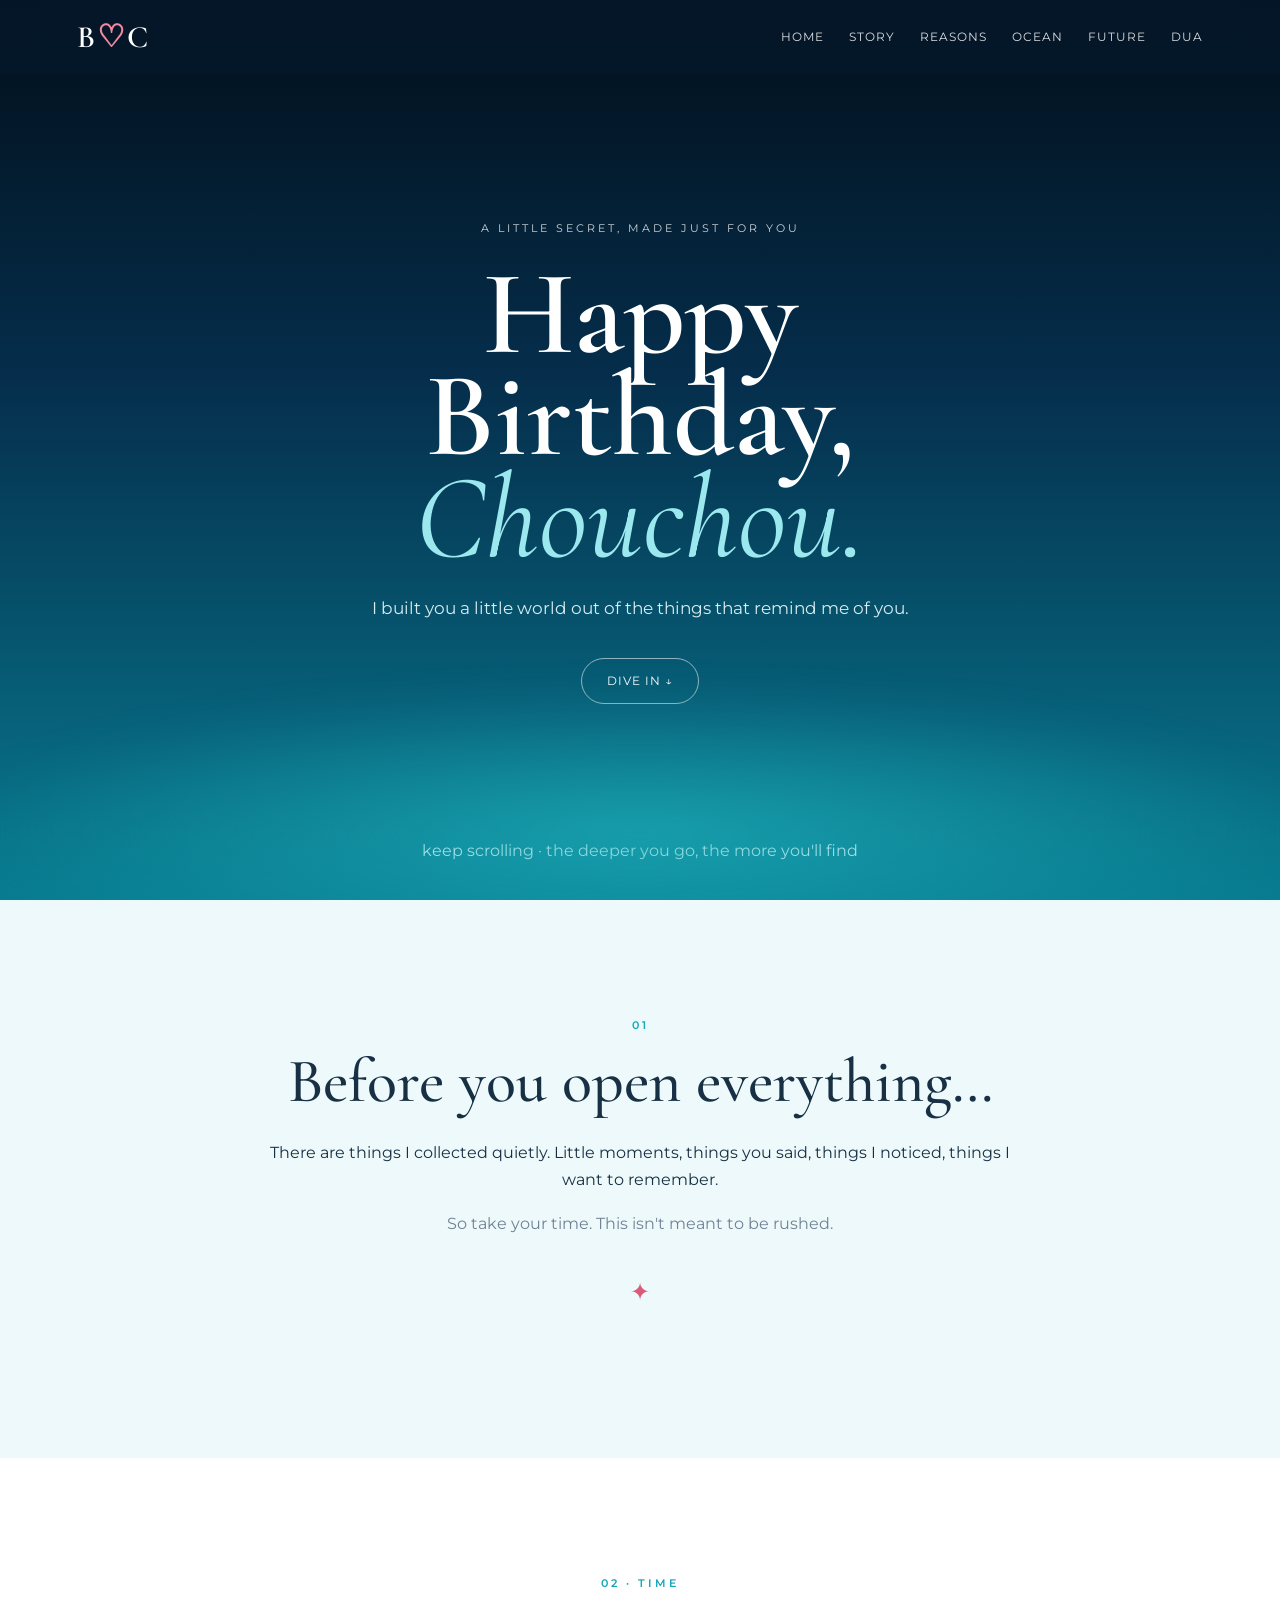
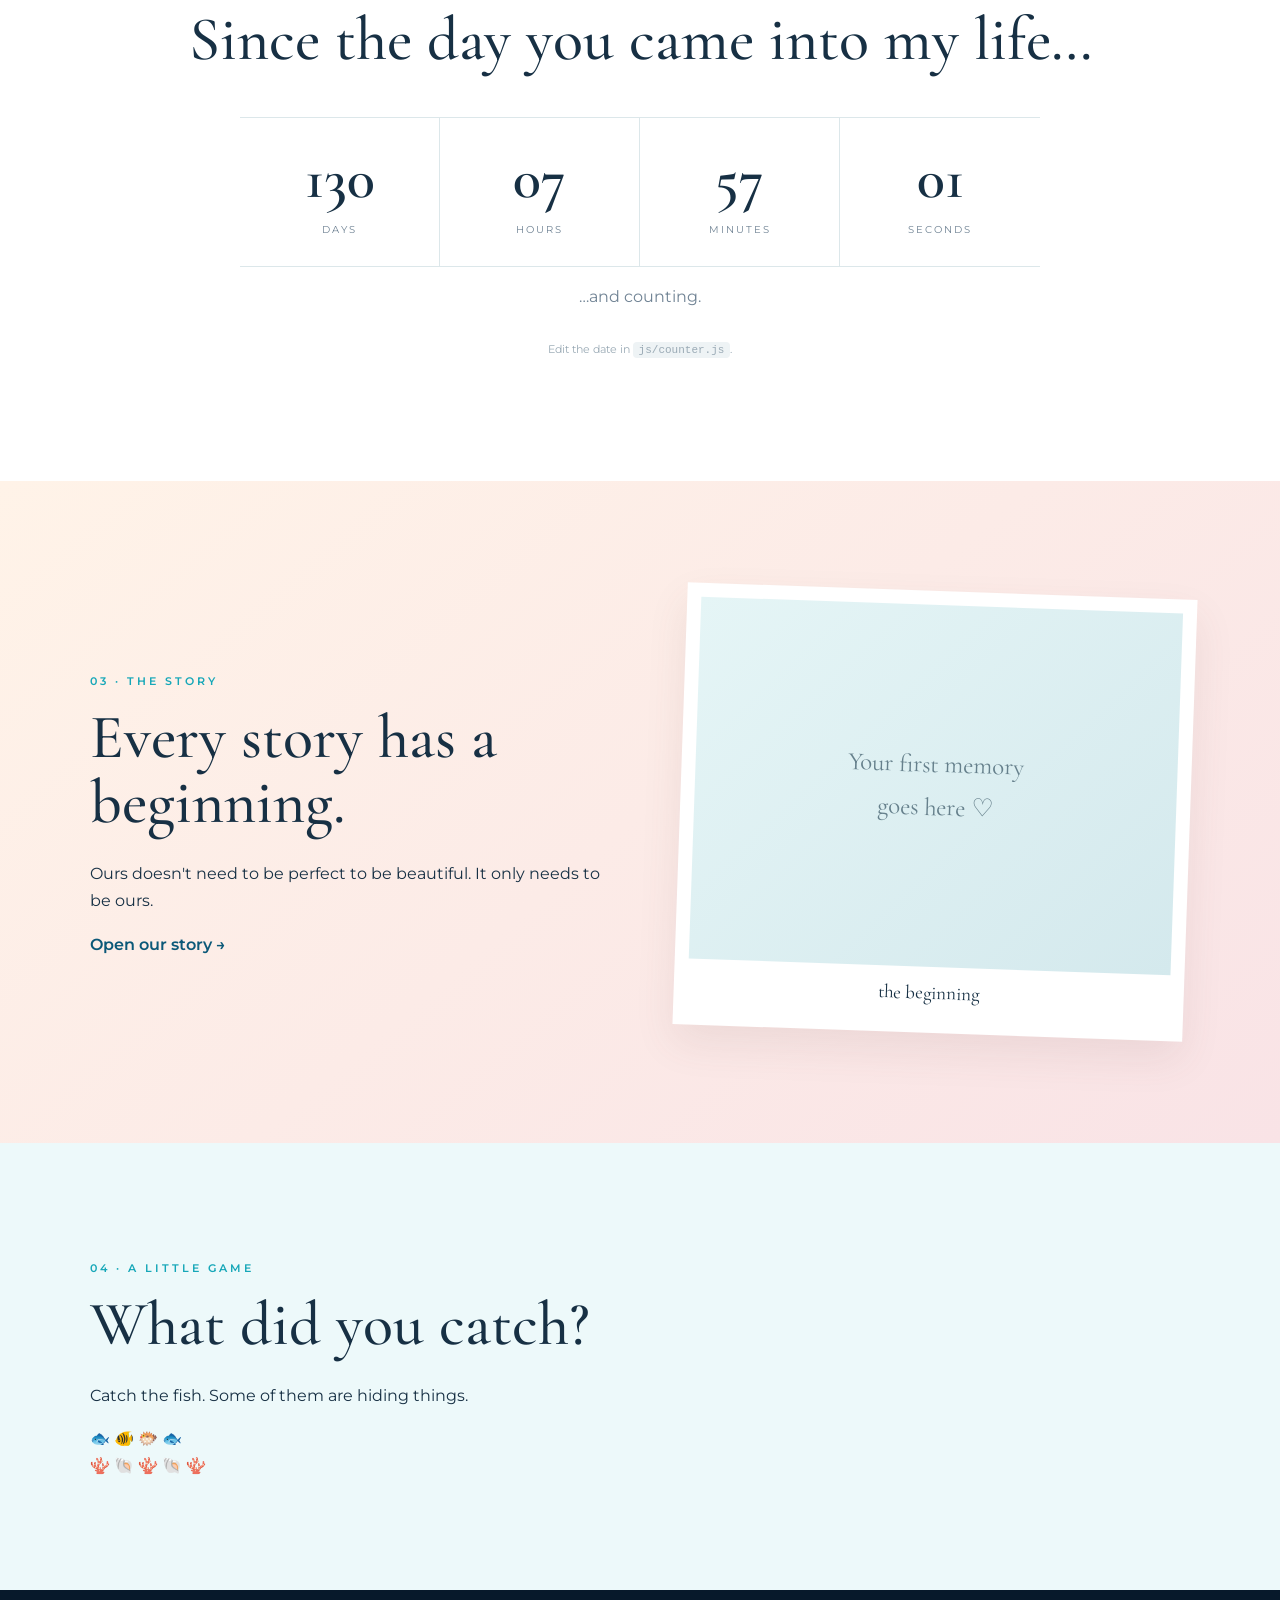
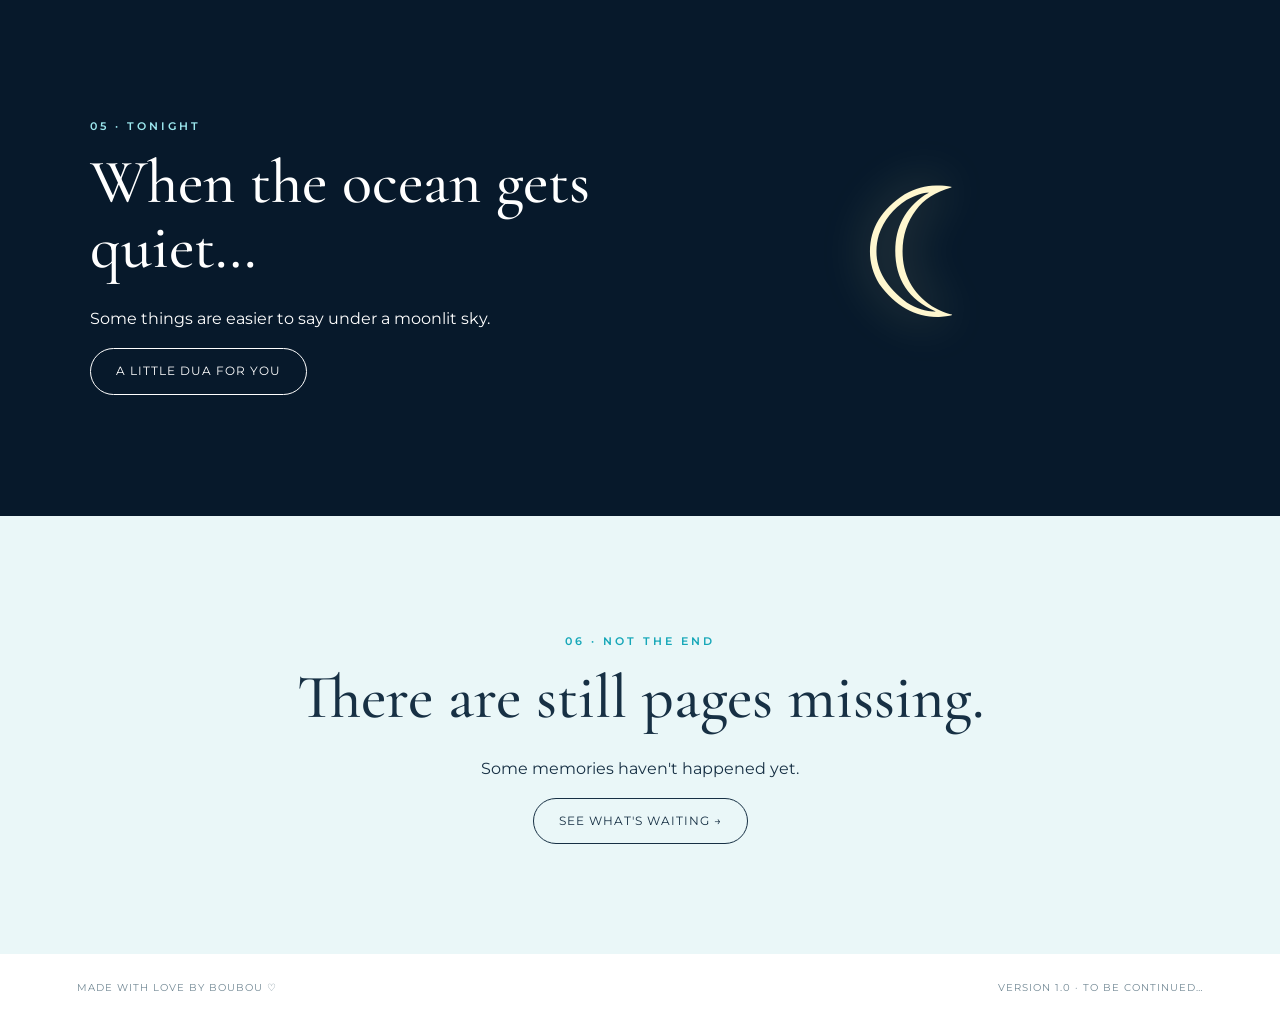
==== index.html @ d3c3fef9 "Add files via upload" ====
<!doctype html>
<html lang="en">
<head>
<meta charset="utf-8">
<meta name="viewport" content="width=device-width,initial-scale=1">
<title>For Chouchou — A Little Ocean</title>
<link rel="preconnect" href="https://fonts.googleapis.com">
<link rel="preconnect" href="https://fonts.gstatic.com" crossorigin>
<link href="https://fonts.googleapis.com/css2?family=Cormorant+Garamond:wght@400;500;600;700&family=Montserrat:wght@400;500;600&display=swap" rel="stylesheet">
<link rel="stylesheet" href="css/style.css">
<link rel="stylesheet" href="css/ocean.css">
<link rel="stylesheet" href="css/animations.css">
</head>
<body>
<div id="bubbles"></div>
<header class="nav">
  <a class="brand" href="index.html">B<span>♡</span>C</a>
  <button class="nav-toggle" aria-label="Menu">☰</button>
  <nav>
    <a href="#home">Home</a><a href="story.html">Story</a><a href="reasons.html">Reasons</a>
    <a href="ocean.html">Ocean</a><a href="future.html">Future</a><a href="dua.html">Dua</a>
  </nav>
</header>

<main id="home">
<section class="hero ocean-depth">
  <div class="stars"></div>
  <div class="hero-content reveal">
    <p class="eyebrow">A little secret, made just for you</p>
    <h1>Happy Birthday,<br><em>Chouchou.</em></h1>
    <p class="lead">I built you a little world out of the things that remind me of you.</p>
    <a class="btn" href="#begin">Dive in ↓</a>
  </div>
  <div class="scroll-note">keep scrolling · the deeper you go, the more you'll find</div>
</section>

<section id="begin" class="section intro">
  <div class="container narrow reveal">
    <span class="section-number">01</span>
    <h2>Before you open everything…</h2>
    <p>There are things I collected quietly. Little moments, things you said, things I noticed, things I want to remember.</p>
    <p class="soft">So take your time. This isn't meant to be rushed.</p>
    <div class="divider">✦</div>
  </div>
</section>

<section class="section counter-section">
  <div class="container reveal">
    <span class="section-number">02 · TIME</span>
    <h2>Since the day you came into my life…</h2>
    <div id="sinceCounter" class="counter-grid">
      <div><strong id="days">0</strong><span>days</span></div>
      <div><strong id="hours">0</strong><span>hours</span></div>
      <div><strong id="minutes">0</strong><span>minutes</span></div>
      <div><strong id="seconds">0</strong><span>seconds</span></div>
    </div>
    <p class="soft">…and counting.</p>
    <p class="edit-hint">Edit the date in <code>js/counter.js</code>.</p>
  </div>
</section>

<section class="section sunset">
  <div class="container two-col reveal">
    <div>
      <span class="section-number">03 · THE STORY</span>
      <h2>Every story has a beginning.</h2>
      <p>Ours doesn't need to be perfect to be beautiful. It only needs to be ours.</p>
      <a class="text-link" href="story.html">Open our story →</a>
    </div>
    <div class="polaroid"><div class="photo-placeholder">Your first memory<br>goes here ♡</div><small>the beginning</small></div>
  </div>
</section>

<section class="section ocean-window">
  <div class="container reveal">
    <span class="section-number">04 · A LITTLE GAME</span>
    <h2>What did you catch?</h2>
    <p>Catch the fish. Some of them are hiding things.</p>
    <div class="mini-ocean">
      <a class="fish f1" href="reasons.html?reason=1" aria-label="Fish">🐟</a>
      <a class="fish f2" href="reasons.html?reason=7" aria-label="Fish">🐠</a>
      <a class="fish f3" href="reasons.html?reason=13" aria-label="Fish">🐡</a>
      <a class="fish f4" href="reasons.html?reason=22" aria-label="Fish">🐟</a>
      <div class="sea-floor">🪸 🐚 🪸 🐚 🪸</div>
    </div>
  </div>
</section>

<section class="section night">
  <div class="container two-col reveal">
    <div>
      <span class="section-number">05 · TONIGHT</span>
      <h2>When the ocean gets quiet…</h2>
      <p>Some things are easier to say under a moonlit sky.</p>
      <a class="btn btn-light" href="dua.html">A little dua for you</a>
    </div>
    <div class="moon">☾</div>
  </div>
</section>

<section class="section finale-teaser">
  <div class="container narrow reveal">
    <span class="section-number">06 · NOT THE END</span>
    <h2>There are still pages missing.</h2>
    <p>Some memories haven't happened yet.</p>
    <a class="btn" href="finale.html">See what's waiting →</a>
  </div>
</section>
</main>

<footer><span>Made with love by Boubou ♡</span><span>Version 1.0 · To be continued…</span></footer>
<script src="js/main.js"></script>
<script src="js/counter.js"></script>
</body>
</html>
---- css/style.css ----
:root{
--navy:#061a2d;--deep:#082b45;--blue:#0b5878;--turq:#16a7b8;--foam:#edf9fa;
--sand:#f4eee4;--ink:#173044;--muted:#708394;--rose:#d85b78;--white:#fff;
--serif:"Cormorant Garamond",Georgia,serif;--sans:"Montserrat",Arial,sans-serif;
}
*{box-sizing:border-box}html{scroll-behavior:smooth}body{margin:0;color:var(--ink);font-family:var(--sans);background:var(--foam);line-height:1.7}
a{color:inherit;text-decoration:none}button{font:inherit}.nav{position:fixed;z-index:20;top:0;left:0;width:100%;height:74px;display:flex;align-items:center;justify-content:space-between;padding:0 6%;background:rgba(6,26,45,.72);backdrop-filter:blur(14px);color:#fff}.brand{font-family:var(--serif);font-size:31px;font-weight:600;letter-spacing:2px}.brand span{color:#f08aa0}.nav nav{display:flex;gap:25px;font-size:12px;letter-spacing:1px;text-transform:uppercase}.nav nav a{opacity:.85;transition:.2s}.nav nav a:hover{opacity:1;color:#9ce8ef}.nav-toggle{display:none;background:none;border:0;color:#fff;font-size:25px}
.container{width:min(1100px,88%);margin:auto}.narrow{max-width:760px;text-align:center}.hero{min-height:100vh;position:relative;display:grid;place-items:center;text-align:center;color:#fff;overflow:hidden}.hero-content{max-width:780px;padding:100px 20px 60px}.eyebrow,.section-number{font-size:11px;letter-spacing:3px;text-transform:uppercase}.eyebrow{opacity:.8}.hero h1,.page-hero h1,.finale h1{font:600 clamp(58px,10vw,120px)/.85 var(--serif);margin:25px 0}.hero h1 em{font-weight:400;color:#9ce8ef}.lead{font-size:17px;max-width:600px;margin:25px auto 35px;color:#d6edf2}.btn{display:inline-block;border:1px solid rgba(255,255,255,.55);border-radius:100px;padding:12px 25px;color:#fff;letter-spacing:1px;font-size:12px;text-transform:uppercase;transition:.25s}.btn:hover{transform:translateY(-3px);background:#fff;color:var(--deep)}.btn-light{border-color:#fff}.section{padding:110px 0}.section h2,.page-hero h1{font-family:var(--serif);font-weight:500;line-height:1.05}.section h2{font-size:clamp(38px,5vw,62px);margin:12px 0 25px}.section-number{color:var(--turq);font-weight:600}.soft{color:var(--muted)}.divider{margin:35px 0;color:var(--rose);font-size:24px}.intro{background:var(--foam)}.counter-section{text-align:center;background:#fff}.counter-grid{display:grid;grid-template-columns:repeat(4,1fr);max-width:800px;margin:45px auto 10px;border-top:1px solid #dce7ea;border-bottom:1px solid #dce7ea}.counter-grid div{padding:25px 10px;border-right:1px solid #dce7ea}.counter-grid div:last-child{border:0}.counter-grid strong{display:block;font:600 clamp(32px,5vw,58px) var(--serif)}.counter-grid span{font-size:10px;letter-spacing:2px;text-transform:uppercase;color:var(--muted)}.edit-hint{font-size:11px;color:#9aaab5;margin-top:30px}.edit-hint code{background:#eef3f5;padding:2px 6px;border-radius:4px}.two-col{display:grid;grid-template-columns:1fr 1fr;gap:80px;align-items:center}.sunset{background:linear-gradient(140deg,#fff3e8,#f9e3e6)}.polaroid{background:#fff;padding:14px 14px 24px;box-shadow:0 18px 40px #6d4d4d18;transform:rotate(2deg);text-align:center}.photo-placeholder{aspect-ratio:4/3;display:grid;place-items:center;background:linear-gradient(135deg,#e5f5f6,#d4e9ed);color:#66808c;font-family:var(--serif);font-size:25px}.polaroid small{display:block;font-family:var(--serif);font-size:19px;margin-top:10px}.text-link{font-weight:600;color:var(--blue)}.night{background:#07192b;color:#fff}.night .section-number{color:#9ce8ef}.night .soft{color:#a7bdc9}.moon{font-size:180px;text-align:center;color:#fff7cf;text-shadow:0 0 50px #fff2a855}.finale-teaser{background:#eaf7f8;text-align:center}.finale-teaser .btn{color:var(--ink);border-color:var(--ink)}.page{min-height:100vh;background:var(--foam)}.page-hero{padding:180px 0 100px;background:linear-gradient(145deg,#dff5f6,#fff);text-align:center}.page-hero.deep{background:linear-gradient(145deg,#061a2d,#0b5878);color:#fff}.timeline{max-width:850px}.timeline-item{display:grid;grid-template-columns:75px 1fr;gap:25px;padding:45px 0;border-bottom:1px solid #d9e6e9}.timeline-dot{width:58px;height:58px;border-radius:50%;display:grid;place-items:center;background:#dff4f5;color:#0b7182;font-size:12px}.timeline-item h2{font-size:40px;margin:0 0 10px}.photo-card{min-height:170px;background:#fff;border:1px dashed #b7ccd2;border-radius:12px;margin-top:20px;padding:35px;text-align:center;color:#708394}.photo-card span{font-size:12px}.quote{font:italic 23px var(--serif);background:#fff;padding:25px;border-left:3px solid var(--rose)}.reserved-photo{height:300px;border:1px dashed #a9c3c9;border-radius:12px;display:grid;place-items:center;text-align:center;font:30px var(--serif);background:#f6fbfb}.reserved-photo small{font:16px var(--sans);color:var(--muted)}.soft-section{background:#fff}.reasons-grid{display:grid;grid-template-columns:repeat(3,1fr);gap:18px}.reason-card{background:#fff;min-height:170px;padding:28px;border-radius:16px;border:1px solid #dce9eb;cursor:pointer;transition:.25s;position:relative;overflow:hidden}.reason-card:hover{transform:translateY(-6px);box-shadow:0 15px 30px #0a536d12}.reason-card .num{font-size:11px;letter-spacing:2px;color:var(--turq)}.reason-card .fish-icon{position:absolute;right:15px;bottom:8px;font-size:25px;opacity:.25}.reason-card p{font:22px/1.15 var(--serif)}.reason-card.locked p{filter:blur(7px);user-select:none}.reason-card.unlocked p{filter:none}.center{text-align:center}.treasure{text-align:center;background:#fff3df}.chest{font-size:70px;margin-bottom:10px}.treasure .btn{color:var(--ink);border-color:var(--ink)}.hidden{display:none}.treasure-message{font:32px var(--serif);max-width:650px;margin:30px auto}.future-grid{display:grid;grid-template-columns:repeat(3,1fr);gap:20px}.future-card{background:#fff;padding:35px;border-radius:16px;border:1px solid #dce7ea;min-height:220px}.future-card span{color:var(--turq);font-size:11px;letter-spacing:2px}.future-card h2{font-size:35px}.notebook{background:#fffdf6;text-align:center}.signature{font:italic 25px var(--serif);margin-top:30px}.night-page{background:#061421;color:#fff}.dua-hero{min-height:65vh;display:grid;place-items:center;text-align:center;padding-top:70px;background:radial-gradient(circle at 50% 30%,#183c55,#061421 60%)}.moon-big{font-size:130px;color:#fff4bd;position:absolute;top:90px;right:12%;text-shadow:0 0 50px #fff0a955}.dua-section{background:#061421;text-align:center;color:#dcebf0;padding-top:40px}.arabic{font:42px/1.8 "Amiri",serif;color:#fff;margin:35px 0}.translation{font:25px var(--serif);color:#fff}.reference{font-size:11px;letter-spacing:2px;color:#8faab7;text-transform:uppercase}.dua-section p{max-width:680px;margin:25px auto}.dark-footer{background:#061421;color:#8faab7}.finale-page{background:#061a2d;color:#fff}.finale{min-height:100vh;display:grid;place-items:center;text-align:center;padding:80px 0;background:radial-gradient(circle at 50% 20%,#0c5270,#061a2d 62%);overflow:hidden}.final-message{font:27px/1.5 var(--serif);color:#dcebf0}.heart{font-size:90px;color:#ed8097;animation:pulse 2s infinite}.version{margin:35px 0;color:#8faab7;font-size:10px;letter-spacing:2px;line-height:2}.version span{letter-spacing:0;font-size:12px}.finale .btn{margin-top:15px}footer{padding:25px 6%;display:flex;justify-content:space-between;gap:20px;font-size:10px;letter-spacing:1px;text-transform:uppercase;background:#fff;color:#738995}footer a{color:var(--blue)}
@media(max-width:760px){.nav{height:64px}.nav nav{display:none;position:absolute;top:64px;left:0;width:100%;padding:20px;flex-direction:column;background:#061a2d}.nav nav.open{display:flex}.nav-toggle{display:block}.two-col,.future-grid{grid-template-columns:1fr;gap:35px}.counter-grid{grid-template-columns:repeat(2,1fr)}.counter-grid div:nth-child(2){border-right:0}.counter-grid div:nth-child(-n+2){border-bottom:1px solid #dce7ea}.reasons-grid{grid-template-columns:1fr 1fr}.timeline-item{grid-template-columns:50px 1fr;gap:12px}.timeline-dot{width:45px;height:45px}.section{padding:80px 0}.moon{font-size:120px}.moon-big{right:5%;font-size:90px}.arabic{font-size:31px}.final-message{font-size:23px}}
@media(max-width:460px){.reasons-grid{grid-template-columns:1fr}.hero h1{font-size:65px}}
---- css/ocean.css ----
:root{--ocean-glow:#7fe8ef}
.ocean-depth{background:linear-gradient(180deg,#020e19 0%,#052e4c 42%,#087c91 100%)}
.ocean-depth:after{content:"";position:absolute;bottom:-10%;left:-10%;width:120%;height:35%;background:radial-gradient(ellipse at center,#20b6c0aa,transparent 65%);filter:blur(18px)}
.ocean-hint{font-size:12px;letter-spacing:1px;opacity:.7;margin-top:30px}
.underwater{background:linear-gradient(#053653,#086d83);color:#fff}
.underwater-scene{height:650px;border-radius:30px;position:relative;overflow:hidden;background:linear-gradient(180deg,#063c5c 0%,#087d91 58%,#0ca2aa 100%);box-shadow:inset 0 -180px 120px #01384f99}
.underwater-scene:before{content:"";position:absolute;top:-30%;left:25%;width:50%;height:75%;background:linear-gradient(120deg,#ffffff18,transparent 55%);transform:skewX(-18deg);pointer-events:none}
.water-light{position:absolute;inset:0;background:radial-gradient(ellipse at 50% -5%,#c8ffff20,transparent 48%);pointer-events:none}
.depth-label{position:absolute;right:25px;top:25px;font:13px var(--sans);letter-spacing:2px;color:#d9ffff88}
.sea-fish,.shark,.orca{position:absolute;border:0;background:none;cursor:pointer;z-index:4;filter:drop-shadow(0 10px 7px #00384a55);transition:transform .25s,filter .25s}
.sea-fish{font-size:55px}.sea-fish:hover,.shark:hover,.orca:hover{transform:scale(1.2);filter:drop-shadow(0 10px 10px #001e2b88)}
.sf1{top:18%;left:9%;animation:swimwide 9s ease-in-out infinite}.sf2{top:42%;left:29%;animation:swimwide 11s ease-in-out infinite reverse}.sf3{top:22%;left:64%;animation:swimwide 10s ease-in-out infinite}.sf4{top:58%;left:72%;animation:swimwide 8s ease-in-out infinite reverse}.sf5{top:69%;left:15%;animation:swimwide 12s ease-in-out infinite}.sf6{top:77%;left:49%;animation:swimwide 10s ease-in-out infinite reverse}
.shark{font-size:72px}.shark1{top:33%;left:43%;animation:sharkmove 14s ease-in-out infinite}.shark2{top:70%;left:77%;font-size:55px;animation:sharkmove 18s ease-in-out infinite reverse}
.orca{font-size:105px}.orca1{top:5%;left:45%;animation:orcamove 16s ease-in-out infinite}.orca2{top:48%;left:-5%;font-size:80px;animation:orcamove 20s ease-in-out infinite reverse}
.jelly,.turtle,.seahorse{position:absolute;z-index:3}.jelly{font-size:43px;opacity:.7;animation:float 5s ease-in-out infinite}.jelly1{left:22%;top:30%}.jelly2{left:84%;top:34%;animation-delay:-2s}.turtle{font-size:50px;left:56%;top:78%;animation:swimwide 17s ease-in-out infinite}.seahorse{font-size:38px;left:90%;top:61%;opacity:.7}
.bubble{position:absolute;color:#d6ffff;font-size:50px;opacity:.6;animation:float 5s ease-in-out infinite}.b1{left:30%;top:55%}.b2{left:65%;top:70%;animation-delay:-2s}.b3{left:88%;top:48%;animation-delay:-3.5s}.b4{left:10%;top:76%;font-size:25px;animation-delay:-1s}.b5{left:48%;top:18%;font-size:28px;animation-delay:-4s}
.coral{position:absolute;bottom:20px;left:7%;font-size:75px;letter-spacing:10px}.sand{position:absolute;bottom:5px;right:7%;font-size:25px;opacity:.75}
.secret-bubble{margin:25px auto 0;max-width:700px;text-align:center;padding:18px 25px;border:1px solid #ffffff55;border-radius:100px;background:#ffffff14;min-height:28px}
.ocean-question{background:#effbfb;color:#173044}.ocean-question h2{max-width:780px;margin-left:auto;margin-right:auto}
.ocean-question textarea{display:block;width:100%;min-height:155px;border:1px solid #c7dfe3;border-radius:18px;padding:20px 22px;font:20px/1.5 var(--serif);resize:vertical;background:#fff;color:var(--ink);outline:none;transition:.2s}
.ocean-question textarea:focus{border-color:#0c8795;box-shadow:0 0 0 4px #0c879512}
.answer-tools{display:flex;justify-content:space-between;align-items:center;gap:15px;margin-top:12px;font-size:11px;color:#8a9da6}
.save-answer{border:1px solid #0b7182;border-radius:100px;padding:9px 16px;background:transparent;color:#0b7182;cursor:pointer;font-size:11px}.save-answer:hover{background:#0b7182;color:#fff}
.answer-saved{height:25px;color:#0b7182;font-size:12px}.alternate-question{background:#fff}
.map-card{min-height:330px;display:grid;place-items:center;text-align:center;background:#f6e8c7;border-radius:12px;color:#5e543e;font:65px var(--serif);box-shadow:0 20px 40px #002c3a44}.map-card span{font-size:22px}
.bottles{background:#e8f7f7;text-align:center}.bottle-row{display:flex;justify-content:center;gap:30px;margin:40px 0}.bottle{font-size:52px;border:0;background:none;cursor:pointer;transition:.2s}.bottle:hover{transform:translateY(-8px) rotate(-5deg)}
.bottles .quote{max-width:700px;margin:auto;background:#fff}
@keyframes swimwide{0%,100%{transform:translateX(0) translateY(0)}25%{transform:translateX(45px) translateY(-15px)}50%{transform:translateX(80px) translateY(8px)}75%{transform:translateX(30px) translateY(-10px)}}
@keyframes sharkmove{0%,100%{transform:translateX(-30px) translateY(0)}50%{transform:translateX(100px) translateY(-25px)}}
@keyframes orcamove{0%{transform:translateX(-120px)}50%{transform:translateX(120px) translateY(20px)}100%{transform:translateX(-120px)}}
@media(max-width:760px){.underwater-scene{height:570px}.orca{font-size:72px}.shark{font-size:54px}.sea-fish{font-size:45px}.answer-tools{align-items:flex-start;flex-direction:column}.save-answer{align-self:flex-end}}
---- css/animations.css ----
@keyframes float{0%,100%{transform:translateY(0)}50%{transform:translateY(-22px)}}@keyframes swim{0%{transform:translateX(-20px)}50%{transform:translateX(80px) translateY(-15px)}100%{transform:translateX(-20px)}}@keyframes pulse{0%,100%{transform:scale(1)}50%{transform:scale(1.1)}}@keyframes rise{from{transform:translateY(30px);opacity:0}to{transform:translateY(0);opacity:1}}.reveal{opacity:0;transform:translateY(25px);transition:opacity .8s ease,transform .8s ease}.reveal.visible{opacity:1;transform:none}
#bubbles{position:fixed;inset:0;pointer-events:none;z-index:2;overflow:hidden}.ambient-bubble{position:absolute;bottom:-30px;width:8px;height:8px;border:1px solid #ffffff55;border-radius:50%;animation:ambient 10s linear infinite;opacity:.4}@keyframes ambient{to{transform:translateY(-110vh) scale(1.8);opacity:0}}
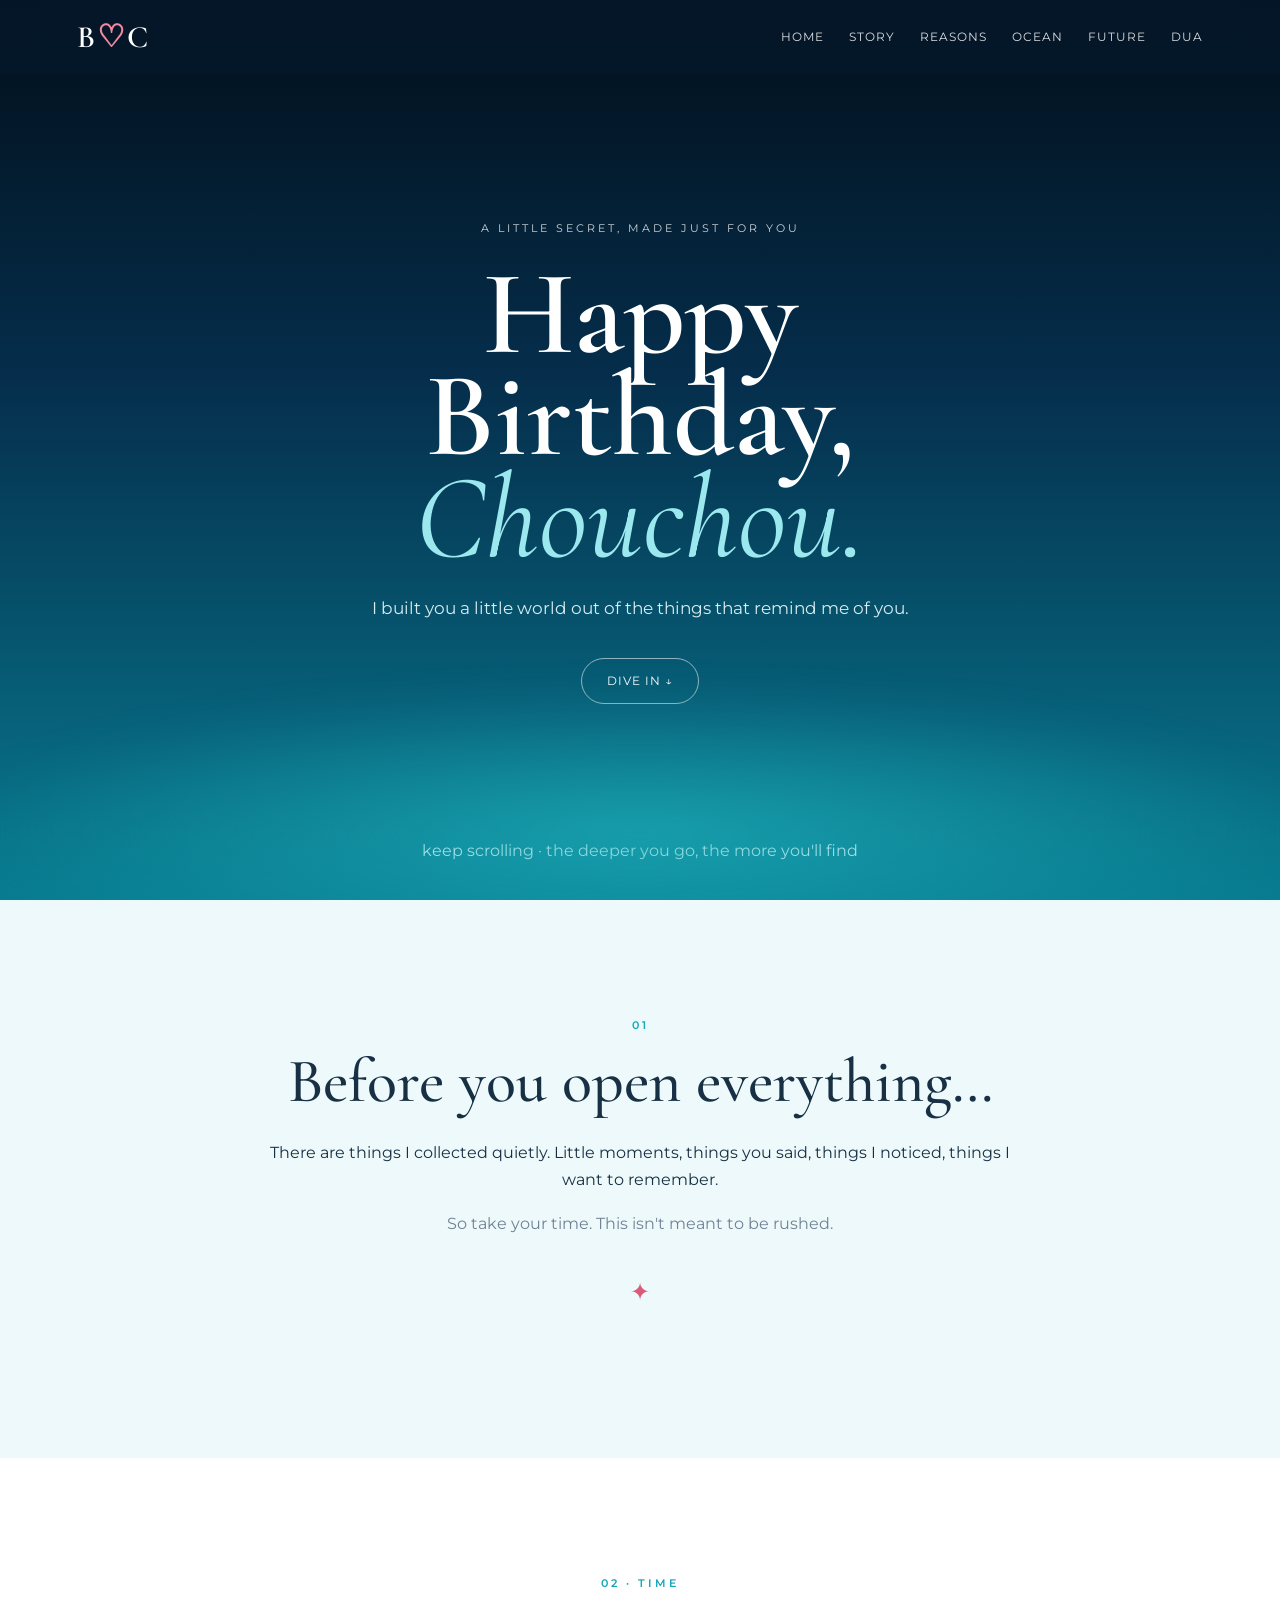
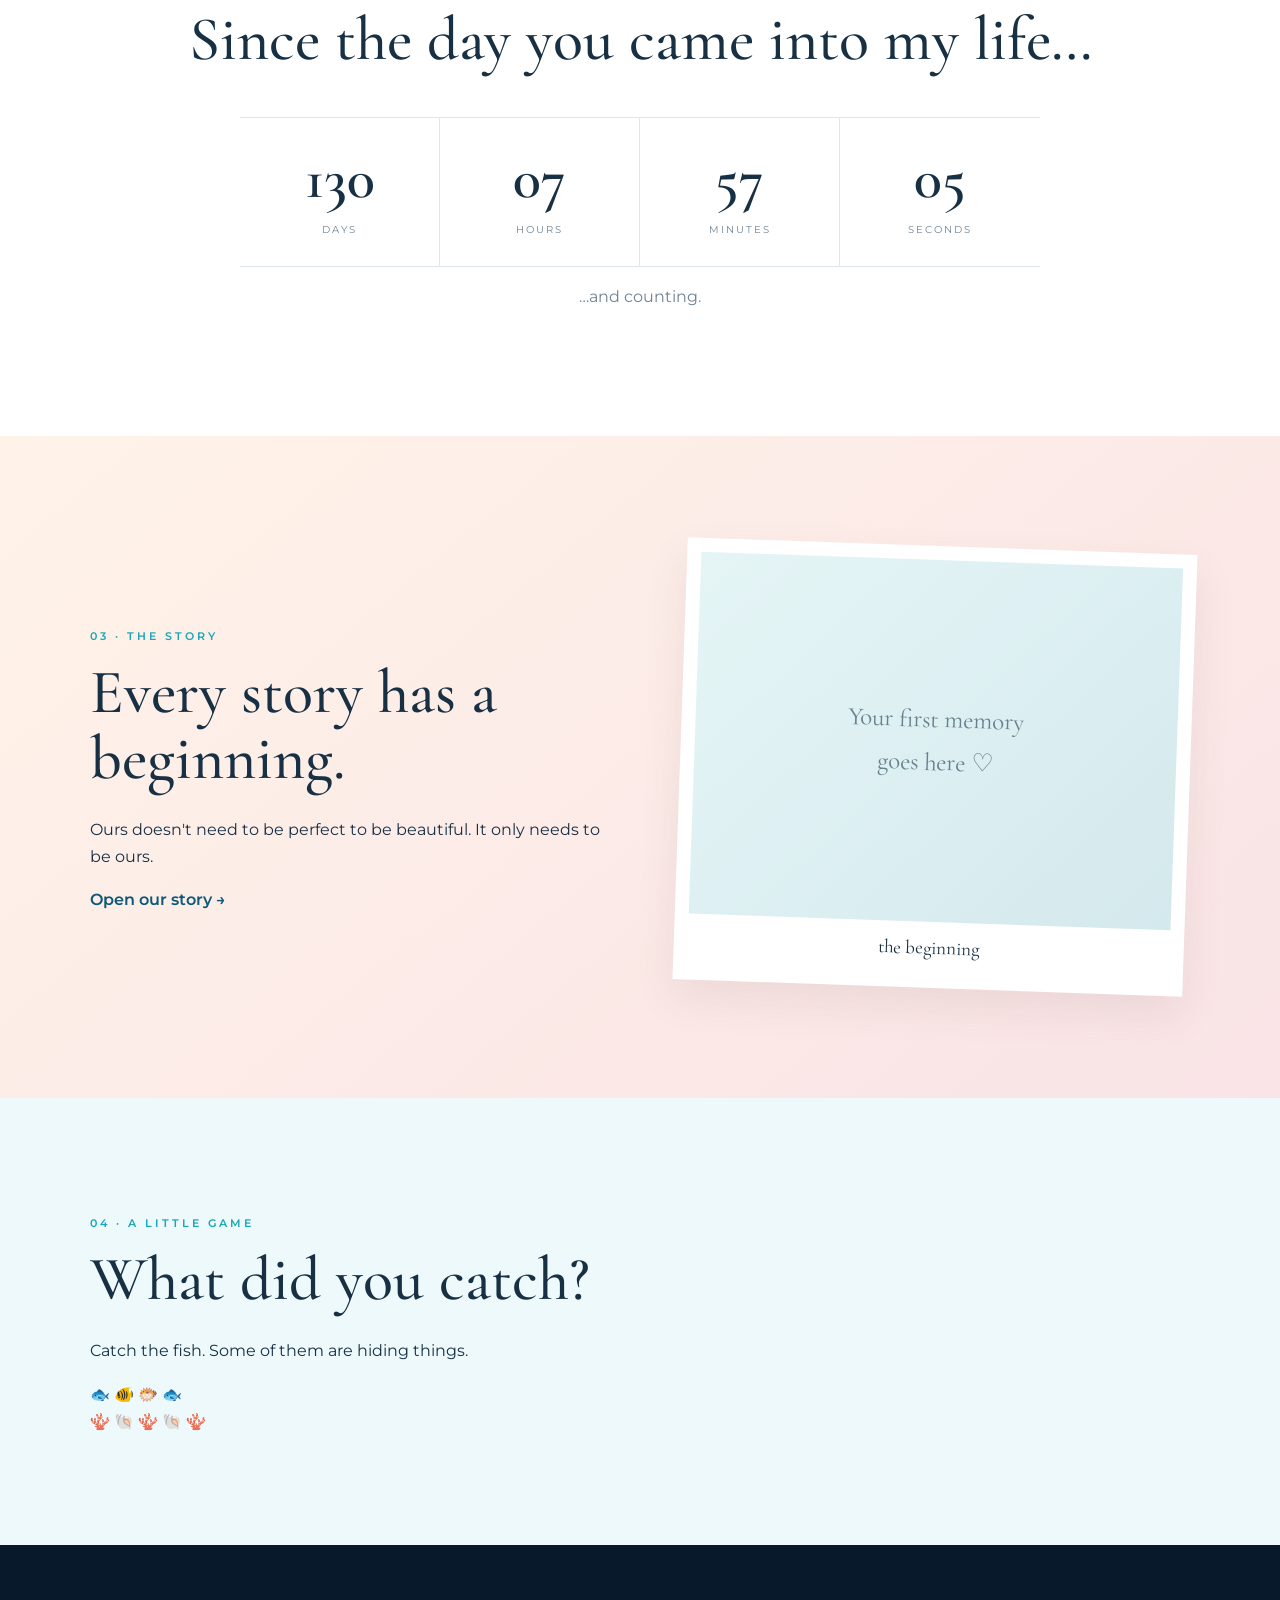
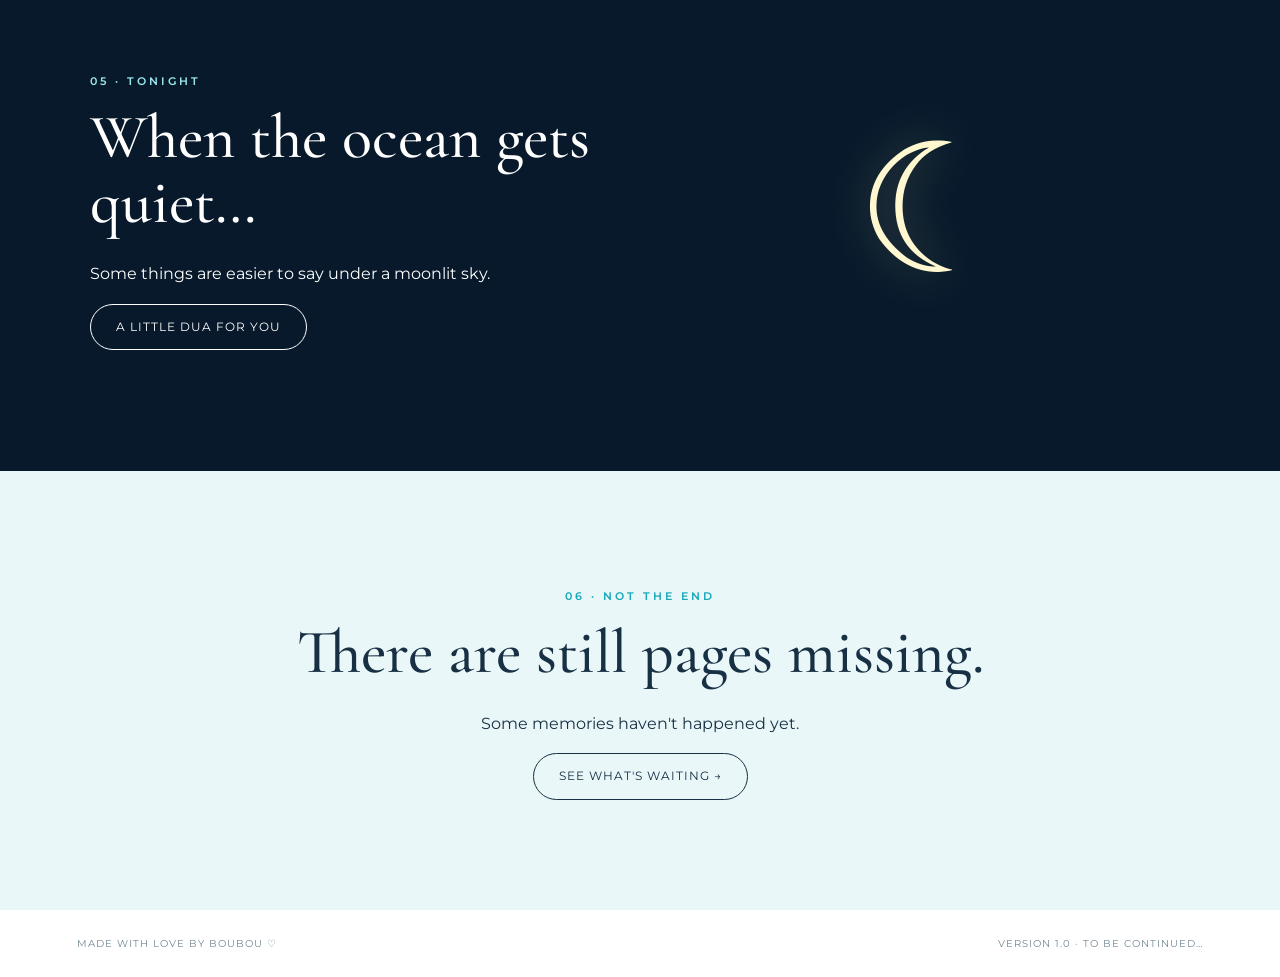
==== commit 0fdfbec3: "Remove edit hint from index.html Removed the edit hint paragraph from the HTML." ====
--- a/index.html
+++ b/index.html
@@ -55,7 +55,6 @@
       <div><strong id="seconds">0</strong><span>seconds</span></div>
     </div>
     <p class="soft">…and counting.</p>
-    <p class="edit-hint">Edit the date in <code>js/counter.js</code>.</p>
   </div>
 </section>
 
@@ -112,4 +111,4 @@
 <script src="js/main.js"></script>
 <script src="js/counter.js"></script>
 </body>
-</html>+</html>
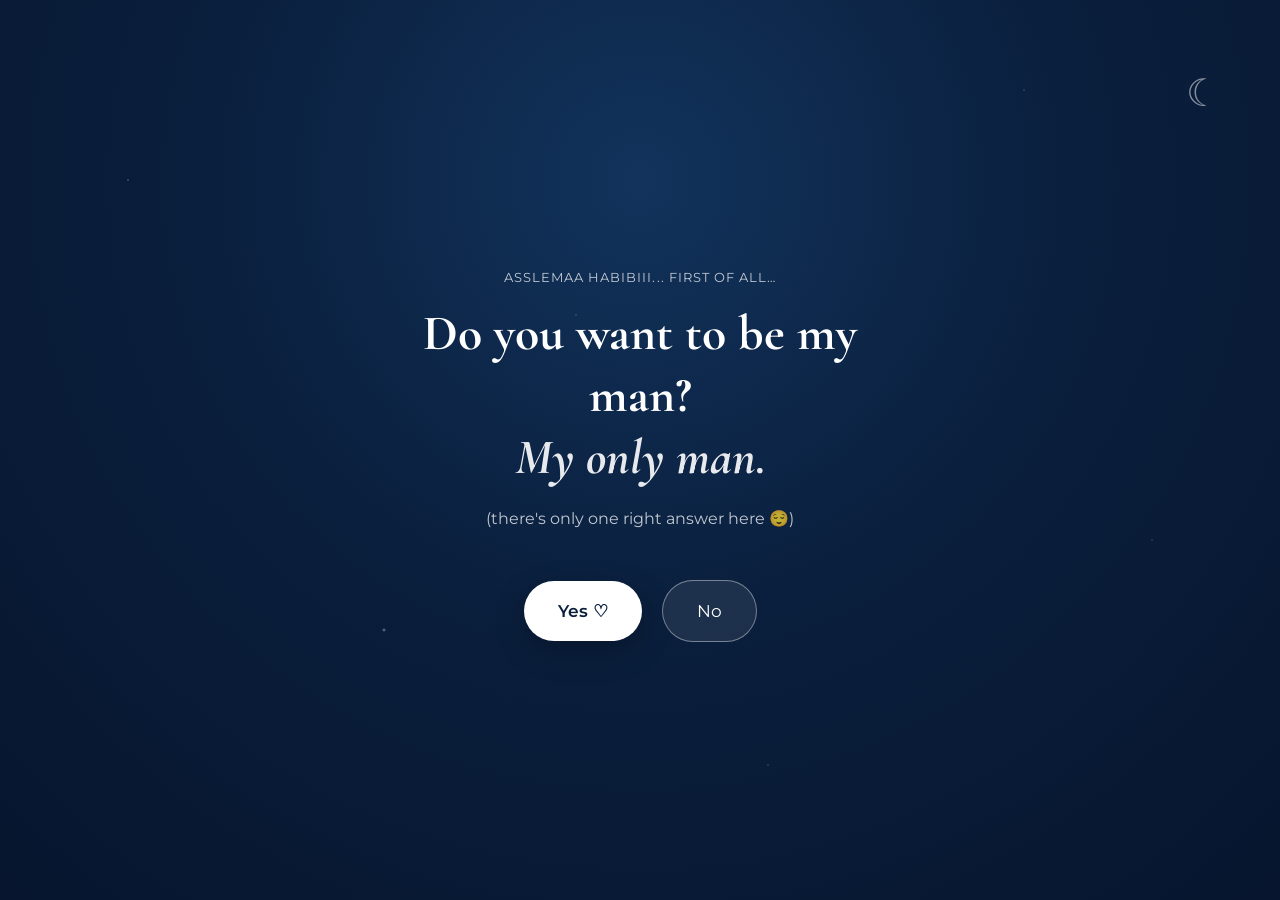
==== commit defb0c0f: "Rename ask.html to index.html" ====
--- a/index.html
+++ b/index.html
@@ -3,112 +3,152 @@
 <head>
 <meta charset="utf-8">
 <meta name="viewport" content="width=device-width,initial-scale=1">
-<title>For Chouchou — A Little Ocean</title>
+<title>First of all… — Chouchou</title>
 <link rel="preconnect" href="https://fonts.googleapis.com">
 <link rel="preconnect" href="https://fonts.gstatic.com" crossorigin>
 <link href="https://fonts.googleapis.com/css2?family=Cormorant+Garamond:wght@400;500;600;700&family=Montserrat:wght@400;500;600&display=swap" rel="stylesheet">
 <link rel="stylesheet" href="css/style.css">
-<link rel="stylesheet" href="css/ocean.css">
 <link rel="stylesheet" href="css/animations.css">
+<style>
+  html, body { height:100%; }
+  body.gate-page {
+    margin:0;
+    min-height:100vh;
+    background:radial-gradient(circle at 50% 20%, #12335c 0%, #0a1f3d 45%, #07152e 100%);
+    color:#fff;
+    display:flex;
+    align-items:center;
+    justify-content:center;
+    overflow-x:hidden;
+    position:relative;
+  }
+  .gate-stars {
+    position:fixed; inset:0; pointer-events:none;
+    background-image:
+      radial-gradient(1px 1px at 10% 20%, rgba(255,255,255,.7), transparent),
+      radial-gradient(1px 1px at 80% 10%, rgba(255,255,255,.5), transparent),
+      radial-gradient(2px 2px at 30% 70%, rgba(255,255,255,.6), transparent),
+      radial-gradient(1px 1px at 60% 85%, rgba(255,255,255,.5), transparent),
+      radial-gradient(1px 1px at 90% 60%, rgba(255,255,255,.4), transparent),
+      radial-gradient(1px 1px at 45% 35%, rgba(255,255,255,.5), transparent);
+    opacity:.8;
+  }
+  .gate-wrap {
+    position:relative;
+    z-index:2;
+    max-width:560px;
+    margin:0 auto;
+    padding:40px 24px;
+    text-align:center;
+  }
+  .gate-wrap .eyebrow { opacity:.75; letter-spacing:.08em; text-transform:uppercase; font-size:.8rem; margin-bottom:14px; }
+  .gate-wrap h1 {
+    font-family:"Cormorant Garamond", serif;
+    font-size:clamp(2.1rem, 6vw, 3.1rem);
+    line-height:1.25;
+    margin:0 0 10px;
+  }
+  .gate-wrap h1 em { font-style:italic; opacity:.9; }
+  .gate-sub { opacity:.75; margin-bottom:44px; font-size:1rem; }
+  .gate-buttons {
+    display:flex; gap:20px; justify-content:center; align-items:center; flex-wrap:wrap;
+    min-height:70px;
+  }
+  .gate-yes {
+    border:0; border-radius:999px; padding:16px 34px; font:inherit; font-size:1.05rem; font-weight:600;
+    cursor:pointer; background:#fff; color:#0a1f3d;
+    box-shadow:0 10px 30px rgba(0,0,0,.25);
+    transition:transform .2s ease;
+  }
+  .gate-yes:hover { transform:scale(1.06); }
+  .gate-no {
+    border:1px solid rgba(255,255,255,.4); border-radius:999px; padding:16px 34px; font:inherit; font-size:1.05rem;
+    cursor:pointer; background:rgba(255,255,255,.08); color:#fff;
+    user-select:none; -webkit-tap-highlight-color:transparent;
+    z-index:5;
+  }
+  #gateToast {
+    position:fixed; left:50%; bottom:48px; transform:translate(-50%, 20px);
+    background:rgba(255,255,255,.95); color:#0a1f3d; padding:12px 22px; border-radius:999px;
+    font-weight:600; font-size:.95rem; box-shadow:0 12px 30px rgba(0,0,0,.3);
+    opacity:0; pointer-events:none; transition:opacity .25s ease, transform .25s ease;
+    z-index:20;
+  }
+  #gateToast.show { opacity:1; transform:translate(-50%, 0); }
+  .gate-moon { position:fixed; top:60px; right:60px; font-size:2.4rem; opacity:.5; z-index:1; }
+</style>
 </head>
-<body>
-<div id="bubbles"></div>
-<header class="nav">
-  <a class="brand" href="index.html">B<span>♡</span>C</a>
-  <button class="nav-toggle" aria-label="Menu">☰</button>
-  <nav>
-    <a href="#home">Home</a><a href="story.html">Story</a><a href="reasons.html">Reasons</a>
-    <a href="ocean.html">Ocean</a><a href="future.html">Future</a><a href="dua.html">Dua</a>
-  </nav>
-</header>
+<body class="gate-page">
+  <div class="gate-stars"></div>
+  <div class="gate-moon">☾</div>
 
-<main id="home">
-<section class="hero ocean-depth">
-  <div class="stars"></div>
-  <div class="hero-content reveal">
-    <p class="eyebrow">A little secret, made just for you</p>
-    <h1>Happy Birthday,<br><em>Chouchou.</em></h1>
-    <p class="lead">I built you a little world out of the things that remind me of you.</p>
-    <a class="btn" href="#begin">Dive in ↓</a>
-  </div>
-  <div class="scroll-note">keep scrolling · the deeper you go, the more you'll find</div>
-</section>
+  <div class="gate-wrap">
+    <p class="eyebrow">Asslemaa Habibiii... First of all…</p>
+    <h1>Do you want to be my man?<br><em>My only man.</em></h1>
+    <p class="gate-sub">(there's only one right answer here 😌)</p>
 
-<section id="begin" class="section intro">
-  <div class="container narrow reveal">
-    <span class="section-number">01</span>
-    <h2>Before you open everything…</h2>
-    <p>There are things I collected quietly. Little moments, things you said, things I noticed, things I want to remember.</p>
-    <p class="soft">So take your time. This isn't meant to be rushed.</p>
-    <div class="divider">✦</div>
-  </div>
-</section>
-
-<section class="section counter-section">
-  <div class="container reveal">
-    <span class="section-number">02 · TIME</span>
-    <h2>Since the day you came into my life…</h2>
-    <div id="sinceCounter" class="counter-grid">
-      <div><strong id="days">0</strong><span>days</span></div>
-      <div><strong id="hours">0</strong><span>hours</span></div>
-      <div><strong id="minutes">0</strong><span>minutes</span></div>
-      <div><strong id="seconds">0</strong><span>seconds</span></div>
-    </div>
-    <p class="soft">…and counting.</p>
-  </div>
-</section>
-
-<section class="section sunset">
-  <div class="container two-col reveal">
-    <div>
-      <span class="section-number">03 · THE STORY</span>
-      <h2>Every story has a beginning.</h2>
-      <p>Ours doesn't need to be perfect to be beautiful. It only needs to be ours.</p>
-      <a class="text-link" href="story.html">Open our story →</a>
-    </div>
-    <div class="polaroid"><div class="photo-placeholder">Your first memory<br>goes here ♡</div><small>the beginning</small></div>
-  </div>
-</section>
-
-<section class="section ocean-window">
-  <div class="container reveal">
-    <span class="section-number">04 · A LITTLE GAME</span>
-    <h2>What did you catch?</h2>
-    <p>Catch the fish. Some of them are hiding things.</p>
-    <div class="mini-ocean">
-      <a class="fish f1" href="reasons.html?reason=1" aria-label="Fish">🐟</a>
-      <a class="fish f2" href="reasons.html?reason=7" aria-label="Fish">🐠</a>
-      <a class="fish f3" href="reasons.html?reason=13" aria-label="Fish">🐡</a>
-      <a class="fish f4" href="reasons.html?reason=22" aria-label="Fish">🐟</a>
-      <div class="sea-floor">🪸 🐚 🪸 🐚 🪸</div>
+    <div class="gate-buttons">
+      <button id="gateYes" class="gate-yes" type="button">Yes ♡</button>
+      <button id="gateNo" class="gate-no" type="button">No</button>
     </div>
   </div>
-</section>
 
-<section class="section night">
-  <div class="container two-col reveal">
-    <div>
-      <span class="section-number">05 · TONIGHT</span>
-      <h2>When the ocean gets quiet…</h2>
-      <p>Some things are easier to say under a moonlit sky.</p>
-      <a class="btn btn-light" href="dua.html">A little dua for you</a>
-    </div>
-    <div class="moon">☾</div>
-  </div>
-</section>
+  <div id="gateToast">Heeyy bech njii nkasserlk rassek raaw!!! 👀</div>
 
-<section class="section finale-teaser">
-  <div class="container narrow reveal">
-    <span class="section-number">06 · NOT THE END</span>
-    <h2>There are still pages missing.</h2>
-    <p>Some memories haven't happened yet.</p>
-    <a class="btn" href="finale.html">See what's waiting →</a>
-  </div>
-</section>
-</main>
+  <script>
+    (function () {
+      const noBtn = document.getElementById('gateNo');
+      const yesBtn = document.getElementById('gateYes');
+      const toast = document.getElementById('gateToast');
+      const noTexts = ["No", "Nope", "Try again?", "Nice try 😏", "Not an option", "Hmm no", "Still no", "Keep trying 😅"];
+      let attempts = 0;
+      let toastTimer = null;
 
-<footer><span>Made with love by Boubou ♡</span><span>Version 1.0 · To be continued…</span></footer>
-<script src="js/main.js"></script>
-<script src="js/counter.js"></script>
+      function moveNoButton() {
+        const rect = noBtn.getBoundingClientRect();
+        const margin = 16;
+        const maxX = Math.max(margin, window.innerWidth - rect.width - margin);
+        const maxY = Math.max(margin, window.innerHeight - rect.height - margin);
+        const newX = margin + Math.random() * (maxX - margin);
+        const newY = margin + Math.random() * (maxY - margin);
+
+        noBtn.style.position = 'fixed';
+        noBtn.style.left = newX + 'px';
+        noBtn.style.top = newY + 'px';
+        noBtn.style.margin = '0';
+        noBtn.style.transition = 'left .22s ease, top .22s ease, transform .2s ease';
+      }
+
+      function dodge(e) {
+        e.preventDefault();
+        attempts++;
+        moveNoButton();
+        noBtn.textContent = noTexts[Math.min(attempts, noTexts.length - 1)];
+
+        if (attempts >= 4) {
+          showToast();
+        }
+      }
+
+      function showToast() {
+        toast.classList.add('show');
+        clearTimeout(toastTimer);
+        toastTimer = setTimeout(() => toast.classList.remove('show'), 1600);
+      }
+
+      // Desktop: flee before the click even lands
+      noBtn.addEventListener('pointerenter', dodge);
+      // Mobile / fallback: flee on the initial touch/press
+      noBtn.addEventListener('pointerdown', dodge);
+      // Safety net: never actually let it register as a click
+      noBtn.addEventListener('click', (e) => e.preventDefault());
+
+      yesBtn.addEventListener('click', function () {
+        window.location.href = 'index.html';
+      });
+    })();
+  </script>
+
+  <script src="js/main.js"></script>
 </body>
 </html>
